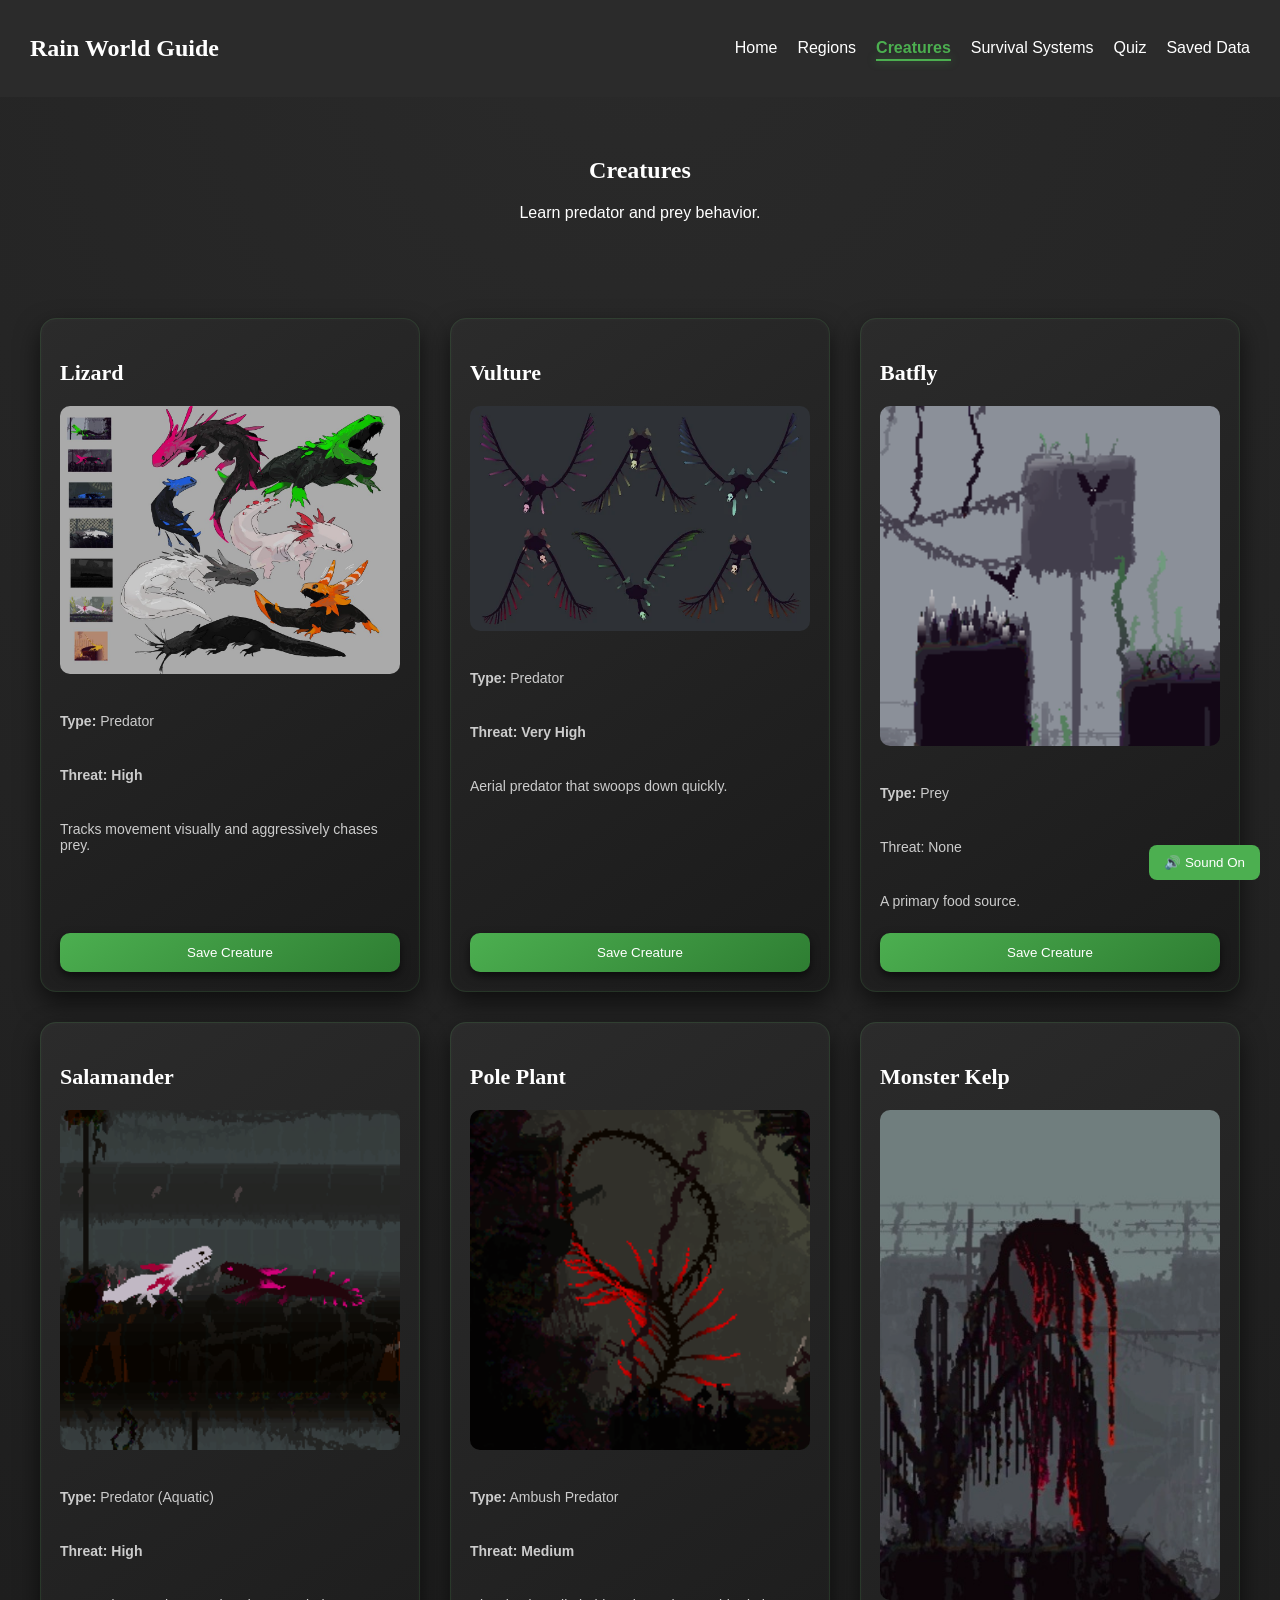
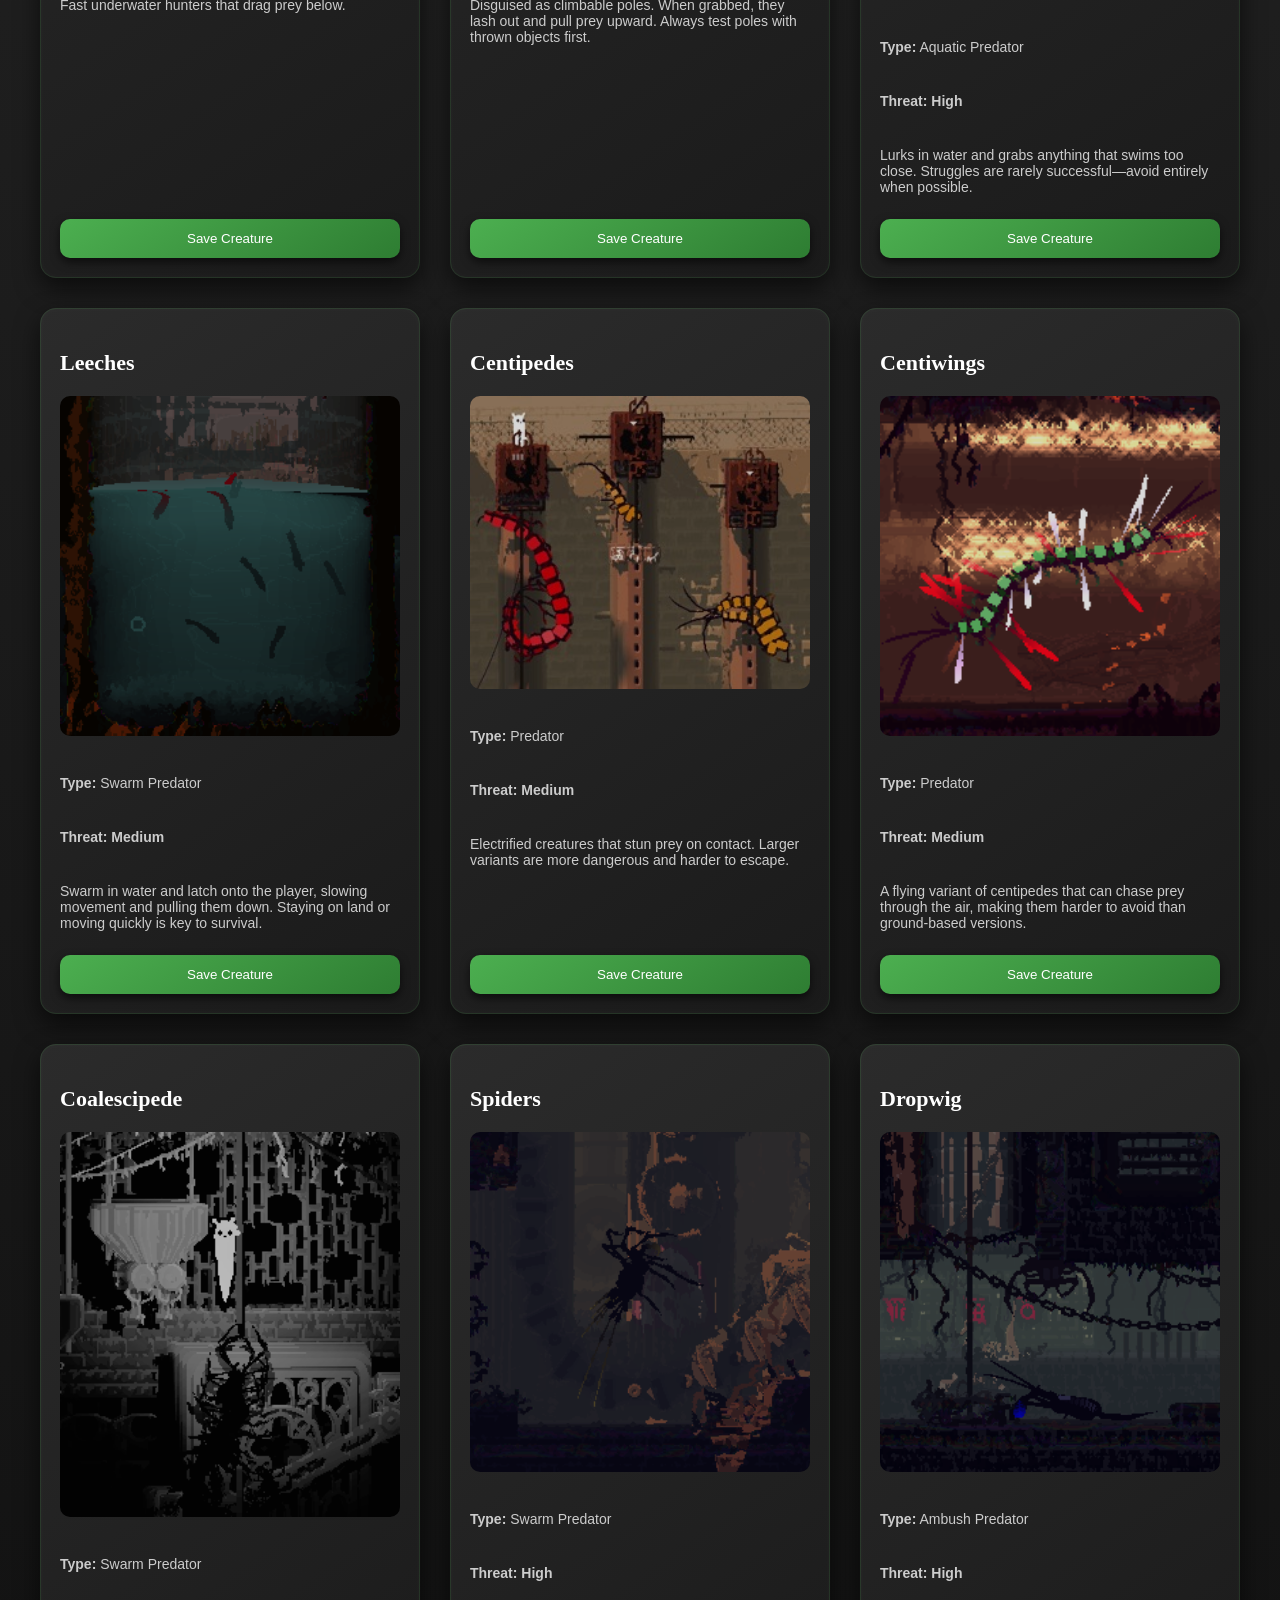
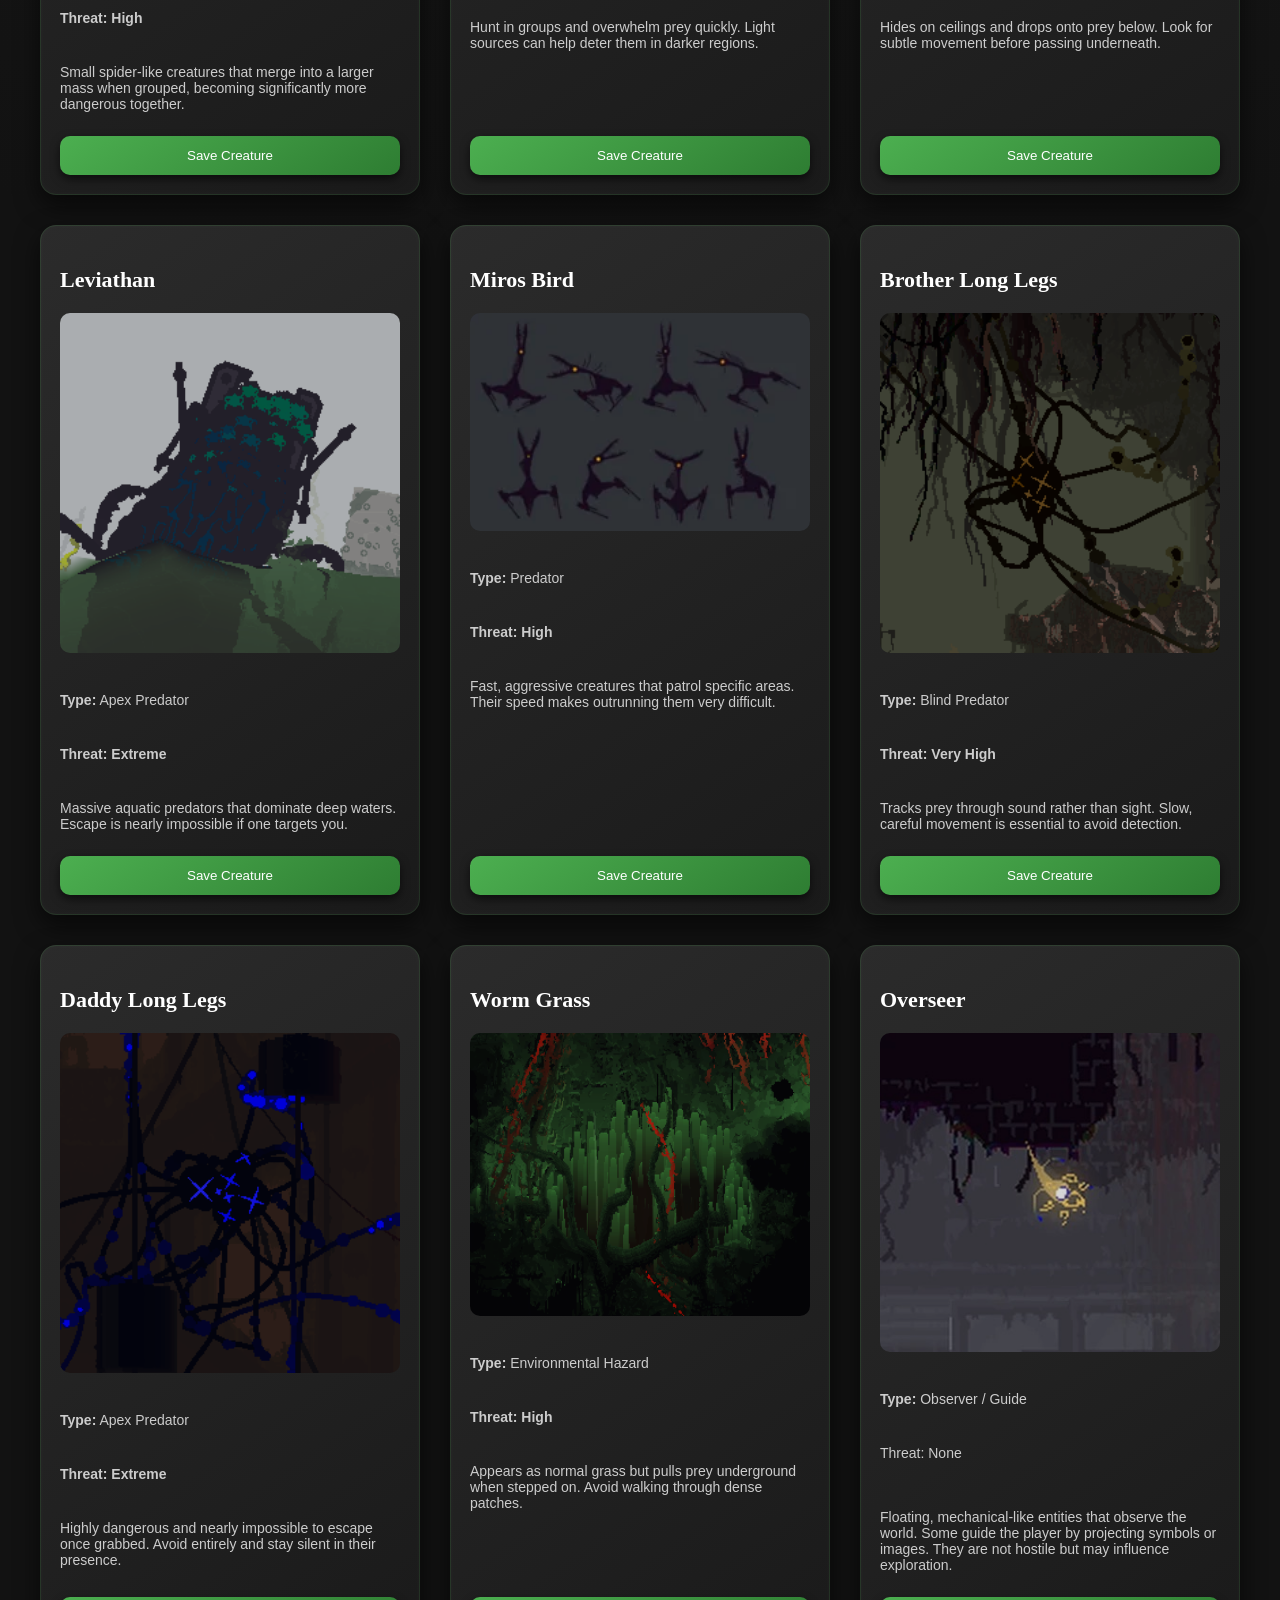
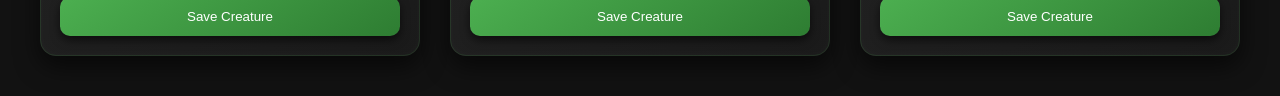
==== groupproject/creatures.html @ 706d2a60 "Add files via upload" ====
<!DOCTYPE html>
<html lang="en">

<head>
    <meta charset="UTF-8">
    <meta name="viewport" content="width=device-width, initial-scale=1.0">
    <title>Creatures | Rain World Guide</title>
    <link rel="stylesheet" href="assets/css/styles.css">
</head>

<body>

<!-- =========================
     Navigation / Header
========================= -->
<header>
    <nav class="navbar">
        <h1 class="logo">Rain World Guide</h1>

        <!-- Navigation Links -->
        <ul class="nav-links">
            <li><a href="index.html">Home</a></li>
            <li><a href="regions.html">Regions</a></li>
            <li><a href="creatures.html">Creatures</a></li>
            <li><a href="survival.html">Survival Systems</a></li>
            <li><a href="quiz.html">Quiz</a></li>
            <li><a href="dashboard.html">Saved Data</a></li>
        </ul>
    </nav>
</header>

<!-- =========================
     Page Header
========================= -->
<section class="page-header">
    <h2>Creatures</h2>
    <p>Learn predator and prey behavior.</p>
</section>

<!-- =========================
     Creatures Container
========================= -->
<section class="creatures-container">

    <!-- =========================
         Creature: Lizard
    ========================== -->
    <div class="creature-card">
        <h3>Lizard</h3>
        <img src="assets/images/lizard.jpg">
        <p><strong>Type:</strong> Predator</p>
        <p class="danger">Threat: High</p>
        <p>Tracks movement visually and aggressively chases prey.</p>
        <button onclick="saveCreature('Lizard')" class="btn">Save Creature</button>
    </div>

    <!-- =========================
         Creature: Vulture
    ========================== -->
    <div class="creature-card">
        <h3>Vulture</h3>
        <img src="assets/images/vulture.png">
        <p><strong>Type:</strong> Predator</p>
        <p class="danger">Threat: Very High</p>
        <p>Aerial predator that swoops down quickly.</p>
        <button onclick="saveCreature('Vulture')" class="btn">Save Creature</button>
    </div>

    <!-- =========================
         Creature: Batfly
    ========================== -->
    <div class="creature-card">
        <h3>Batfly</h3>
        <img src="assets/images/batfly.png">
        <p><strong>Type:</strong> Prey</p>
        <p>Threat: None</p>
        <p>A primary food source.</p>
        <button onclick="saveCreature('Batfly')" class="btn">Save Creature</button>
    </div>

    <!-- =========================
         Creature: Salamander
    ========================== -->
    <div class="creature-card">
        <h3>Salamander</h3>
        <img src="assets/images/salamander.png">
        <p><strong>Type:</strong> Predator (Aquatic)</p>
        <p class="danger">Threat: High</p>
        <p>Fast underwater hunters that drag prey below.</p>
        <button onclick="saveCreature('Salamander')" class="btn">Save Creature</button>
    </div>

    <!-- =========================
         Creature: Pole Plant
    ========================== -->
    <div class="creature-card">
        <h3>Pole Plant</h3>
        <img src="assets/images/poleplant.png" alt="Pole Plant">
        <p><strong>Type:</strong> Ambush Predator</p>
        <p class="danger">Threat: Medium</p>
        <p>
            Disguised as climbable poles. When grabbed, they lash out and pull prey upward.
            Always test poles with thrown objects first.
        </p>
        <button onclick="saveCreature('Pole Plant')" class="btn">Save Creature</button>
    </div>

    <!-- =========================
         Creature: Monster Kelp
    ========================== -->
    <div class="creature-card">
        <h3>Monster Kelp</h3>
        <img src="assets/images/kelp.jpeg" alt="Monster Kelp">
        <p><strong>Type:</strong> Aquatic Predator</p>
        <p class="danger">Threat: High</p>
        <p>
            Lurks in water and grabs anything that swims too close. 
            Struggles are rarely successful—avoid entirely when possible.
        </p>
        <button onclick="saveCreature('Monster Kelp')" class="btn">Save Creature</button>
    </div>

    <!-- =========================
         Creature: Leeches
    ========================== -->
    <div class="creature-card">
        <h3>Leeches</h3>
        <img src="assets/images/leeches.png" alt="Leeches">
        <p><strong>Type:</strong> Swarm Predator</p>
        <p class="danger">Threat: Medium</p>
        <p>
            Swarm in water and latch onto the player, slowing movement and pulling them down.
            Staying on land or moving quickly is key to survival.
        </p>
        <button onclick="saveCreature('Leeches')" class="btn">Save Creature</button>
    </div>

    <!-- =========================
         Creature: Centipedes
    ========================== -->
    <div class="creature-card">
        <h3>Centipedes</h3>
        <img src="assets/images/centipede.jpeg" alt="Centipede">
        <p><strong>Type:</strong> Predator</p>
        <p class="danger">Threat: Medium</p>
        <p>
            Electrified creatures that stun prey on contact. 
            Larger variants are more dangerous and harder to escape.
        </p>
        <button onclick="saveCreature('Centipedes')" class="btn">Save Creature</button>
    </div>

    <!-- =========================
         Creature: Centiwings
    ========================== -->
    <div class="creature-card">
        <h3>Centiwings</h3>
        <img src="assets/images/centiwing.png" alt="Centiwing">
        <p><strong>Type:</strong> Predator</p>
        <p class="danger">Threat: Medium</p>
        <p>
            A flying variant of centipedes that can chase prey through the air, 
            making them harder to avoid than ground-based versions.
        </p>
        <button onclick="saveCreature('Centiwings')" class="btn">Save Creature</button>
    </div>

    <!-- =========================
         Creature: Coalescipede
    ========================== -->
    <div class="creature-card">
        <h3>Coalescipede</h3>
        <img src="assets/images/coalescipede.png" alt="Coalescipede">
        <p><strong>Type:</strong> Swarm Predator</p>
        <p class="danger">Threat: High</p>
        <p>
            Small spider-like creatures that merge into a larger mass when grouped, 
            becoming significantly more dangerous together.
        </p>
        <button onclick="saveCreature('Coalescipede')" class="btn">Save Creature</button>
    </div>

    <!-- =========================
         Creature: Spiders
    ========================== -->
    <div class="creature-card">
        <h3>Spiders</h3>
        <img src="assets/images/spiders.png" alt="Spiders">
        <p><strong>Type:</strong> Swarm Predator</p>
        <p class="danger">Threat: High</p>
        <p>
            Hunt in groups and overwhelm prey quickly. 
            Light sources can help deter them in darker regions.
        </p>
        <button onclick="saveCreature('Spiders')" class="btn">Save Creature</button>
    </div>

    <!-- =========================
         Creature: Dropwig
    ========================== -->
    <div class="creature-card">
        <h3>Dropwig</h3>
        <img src="assets/images/dropwig.png" alt="Dropwig">
        <p><strong>Type:</strong> Ambush Predator</p>
        <p class="danger">Threat: High</p>
        <p>
            Hides on ceilings and drops onto prey below. 
            Look for subtle movement before passing underneath.
        </p>
        <button onclick="saveCreature('Dropwig')" class="btn">Save Creature</button>
    </div>

    <!-- =========================
         Creature: Leviathan
    ========================== -->
    <div class="creature-card">
        <h3>Leviathan</h3>
        <img src="assets/images/leviathan.png" alt="Leviathan">
        <p><strong>Type:</strong> Apex Predator</p>
        <p class="danger">Threat: Extreme</p>
        <p>
            Massive aquatic predators that dominate deep waters. 
            Escape is nearly impossible if one targets you.
        </p>
        <button onclick="saveCreature('Leviathan')" class="btn">Save Creature</button>
    </div>

    <!-- =========================
         Creature: Miros Bird
    ========================== -->
    <div class="creature-card">
        <h3>Miros Bird</h3>
        <img src="assets/images/mirosbird.png" alt="Miros Bird">
        <p><strong>Type:</strong> Predator</p>
        <p class="danger">Threat: High</p>
        <p>
            Fast, aggressive creatures that patrol specific areas. 
            Their speed makes outrunning them very difficult.
        </p>
        <button onclick="saveCreature('Miros Bird')" class="btn">Save Creature</button>
    </div>

    <!-- =========================
         Creature: Brother Long Legs
    ========================== -->
    <div class="creature-card">
        <h3>Brother Long Legs</h3>
        <img src="assets/images/bll.png" alt="Brother Long Legs">
        <p><strong>Type:</strong> Blind Predator</p>
        <p class="danger">Threat: Very High</p>
        <p>
            Tracks prey through sound rather than sight. 
            Slow, careful movement is essential to avoid detection.
        </p>
        <button onclick="saveCreature('Brother Long Legs')" class="btn">Save Creature</button>
    </div>

    <!-- =========================
         Creature: Daddy Long Legs
    ========================== -->
    <div class="creature-card">
        <h3>Daddy Long Legs</h3>
        <img src="assets/images/dll.png" alt="Daddy Long Legs">
        <p><strong>Type:</strong> Apex Predator</p>
        <p class="danger">Threat: Extreme</p>
        <p>
            Highly dangerous and nearly impossible to escape once grabbed. 
            Avoid entirely and stay silent in their presence.
        </p>
        <button onclick="saveCreature('Daddy Long Legs')" class="btn">Save Creature</button>
    </div>

    <!-- =========================
         Creature: Worm Grass
    ========================== -->
    <div class="creature-card">
        <h3>Worm Grass</h3>
        <img src="assets/images/wormgrass.png" alt="Worm Grass">
        <p><strong>Type:</strong> Environmental Hazard</p>
        <p class="danger">Threat: High</p>
        <p>
            Appears as normal grass but pulls prey underground when stepped on. 
            Avoid walking through dense patches.
        </p>
        <button onclick="saveCreature('Worm Grass')" class="btn">Save Creature</button>
    </div>

    <!-- =========================
         Creature: Overseer
    ========================== -->
    <div class="creature-card">
        <h3>Overseer</h3>
        <img src="assets/images/overseer.jpeg" alt="Overseer">

        <p><strong>Type:</strong> Observer / Guide</p>
        <p>Threat: None</p>

        <div class="hover-info">
            <p>
                Floating, mechanical-like entities that observe the world.
                Some guide the player by projecting symbols or images.
                They are not hostile but may influence exploration.
            </p>
        </div>

        <button onclick="saveCreature('Overseer')" class="btn">Save Creature</button>
    </div>

</section>

<!-- =========================
     Image Lightbox
========================= -->
<div id="lightbox" class="lightbox">
    <span id="lightbox-close">&times;</span>
    <img id="lightbox-img" src="" alt="Expanded view">
</div>

<!-- =========================
     Background Audio + Toggle
========================= -->
<audio id="bg-audio" loop>
    <source src="assets/audios/rain.MP3" type="audio/mpeg">
</audio>

<button id="audio-toggle" class="audio-btn">🔊 Sound On</button>

<!-- =========================
     JavaScript
========================= -->
<script src="assets/js/main.js"></script>

</body>
</html>
---- groupproject/assets/css/styles.css ----
/* =========================
   Global Styles
========================= */
body {
    margin: 0;
    font-family: Arial, sans-serif;
    color: #FFFFFF;

    background: radial-gradient(circle at top, #2a2a2a, #121212 70%);
}

.page-header {
    text-align: center;
    padding: 40px 20px;
}

h1, h2, h3 {
    font-family: Georgia, serif;
}

a {
    text-decoration: none;
    color: #FFFFFF;
}

/* =========================
   Global Section Margins
========================= */
section {
    padding: 60px 20px;  /* adds spacing above/below all sections */
    margin: 0 auto;
}

/* =========================
   Developer Bio Card
========================= */
.developer {
    max-width: 800px;
    margin: 60px auto;  /* center section with top/bottom spacing */
    padding: 20px;
    background: linear-gradient(145deg, #2b2b2b, #1a1a1a);
    border-radius: 16px;
    box-shadow: 0 10px 25px rgba(0,0,0,0.6);
    text-align: center;
}

.developer h2 {
    margin-bottom: 30px;
    font-size: 28px;
    color: #4CAF50;
}

.developer .card {
    background-color: #2b2b2b;
    padding: 25px 30px;
    border-radius: 16px;
    box-shadow: 
        0 10px 25px rgba(0,0,0,0.6),
        inset 0 0 10px rgba(255,255,255,0.03);
}

.developer .card h3 {
    font-size: 24px;
    margin-bottom: 15px;
    color: #FFFFFF;
}

.developer .card p {
    font-size: 16px;
    color: #ccc;
    line-height: 1.6;
    margin-bottom: 15px;
}

/* =========================
   Adjustments for Small Screens
========================= */
@media (max-width: 768px) {
    .developer, 
    .developer .card {
        padding: 20px;
        margin: 40px 20px;
    }

    .developer h2 {
        font-size: 24px;
    }

    .developer .card h3 {
        font-size: 20px;
    }

    .developer .card p {
        font-size: 15px;
    }
}

/* =========================
   Info Sections - Feature Style
========================= */
.info-section {
    max-width: 1200px;
    margin: 40px auto;
    padding: 30px 25px;
    background: linear-gradient(145deg, #2b2b2b, #1a1a1a);
    border-radius: 16px;
    box-shadow: 
        0 10px 25px rgba(0,0,0,0.6),
        inset 0 0 10px rgba(255,255,255,0.03);
    transition: all 0.3s ease;
}

.info-section:hover {
    transform: translateY(-8px) scale(1.02);
    box-shadow: 
        0 15px 35px rgba(0,0,0,0.8),
        0 0 15px rgba(76,175,80,0.2);
}

.info-section h2 {
    font-size: 28px;
    margin-bottom: 25px;
    color: #4CAF50;
    text-align: center;
}

.info-section p {
    font-size: 14px;
    line-height: 1.6;
    color: #ccc;
    margin-bottom: 15px;
    text-align: center;
}

.info-section ul {
    padding-left: 20px;
    margin-bottom: 20px;
}

.info-section li {
    margin-bottom: 10px;
    color: #ccc;
    font-size: 14px;
}

/* Card container inside info sections */
.info-section .card-container {
    display: flex;
    justify-content: center;
    gap: 20px;
    flex-wrap: wrap;
    margin-top: 20px;
}

.info-section .card {
    background-color: #2b2b2b;
    padding: 20px;
    border-radius: 12px;
    width: 250px;
    box-shadow: 0 4px 10px rgba(0,0,0,0.5);
    transition: transform 0.2s;
    text-align: center;
}

.info-section .card:hover {
    transform: translateY(-5px);
}

/* =========================
   Features Section - Updated Style
========================= */
.features {
    max-width: 1200px;
    margin: 40px auto;
    padding: 30px 25px;
    background: linear-gradient(145deg, #2b2b2b, #1a1a1a);
    border-radius: 16px;
    box-shadow: 
        0 10px 25px rgba(0,0,0,0.6),
        inset 0 0 10px rgba(255,255,255,0.03);
    transition: all 0.3s ease;
    text-align: center;
}

.features:hover {
    transform: translateY(-8px) scale(1.02);
    box-shadow: 
        0 15px 35px rgba(0,0,0,0.8),
        0 0 15px rgba(76,175,80,0.2);
}

.features h2 {
    font-size: 28px;
    margin-bottom: 25px;
    color: #4CAF50;
    text-align: center;
}

.features p {
    font-size: 14px;
    line-height: 1.6;
    color: #ccc;
    margin-bottom: 15px;
    text-align: center;
}

/* Card container inside features */
.features .card-container {
    display: flex;
    justify-content: center;
    gap: 20px;
    flex-wrap: wrap;
    margin-top: 20px;
}

.features .card {
    background-color: #2b2b2b;
    padding: 20px;
    border-radius: 12px;
    width: 250px;
    box-shadow: 0 4px 10px rgba(0,0,0,0.5);
    transition: transform 0.2s;
    text-align: center;
}

.features .card:hover {
    transform: translateY(-5px);
}

.audio-btn {
    position: fixed;
    bottom: 20px;
    right: 20px;
    background-color: #4CAF50;
    border: none;
    padding: 10px 15px;
    border-radius: 8px;
    cursor: pointer;
    color: white;
    z-index: 1000;
    transition: 0.3s;
}

.audio-btn:hover {
    background-color: #66BB6A;
}

/* =========================
   Navbar
========================= */
.navbar {
    display: flex;
    justify-content: space-between;
    align-items: center;
    background-color: #2b2b2b;
    padding: 15px 30px;
}

.logo {
    font-size: 24px;
}

.nav-links {
    list-style: none;
    display: flex;
    gap: 20px;
}

.nav-links a:hover {
    color: #4CAF50;
}

.nav-links a.active {
    color: #4CAF50;
    font-weight: bold;
    position: relative;
}

/* Optional underline glow effect */
.nav-links a.active::after {
    content: "";
    position: absolute;
    left: 0;
    bottom: -5px;
    width: 100%;
    height: 2px;
    background: #4CAF50;
    box-shadow: 0 0 8px rgba(76, 175, 80, 0.6);
}

/* =========================
   Hero Section (Video)
========================= */
.hero {
    position: relative;
    height: 90vh;
    overflow: hidden;

    display: flex;
    justify-content: center;
    align-items: center;
    text-align: center;
}

.hero-video {
    position: absolute;
    top: 50%;
    left: 50%;
    width: 100%;
    height: 100%;
    object-fit: cover;
    transform: translate(-50%, -50%);
    z-index: -2;
}

.hero-overlay {
    position: absolute;
    width: 100%;
    height: 100%;
    z-index: -1;
}

.hero-content {
    max-width: 500px;
    z-index: 1;

    /* Smaller + more transparent */
    background: rgba(0, 0, 0, 0.25);
    padding: 15px 20px;
    border-radius: 12px;

    /* Softer shadow */
    box-shadow: 
        0 4px 15px rgba(0,0,0,0.5),
        inset 0 0 6px rgba(255,255,255,0.03);

    backdrop-filter: blur(3px);
    -webkit-backdrop-filter: blur(3px);
}

.hero h2 {
    font-size: 36px;
}

/* =========================
   Buttons
========================= */
.btn {
    display: inline-block;
    background: linear-gradient(145deg, #4CAF50, #2e7d32);
    padding: 12px 20px;
    border-radius: 10px;
    border: none;
    color: white;
    cursor: pointer;

    box-shadow: 0 4px 10px rgba(0,0,0,0.6);
    transition: all 0.25s ease;
}

.btn:hover {
    transform: translateY(-2px);
    box-shadow: 0 8px 18px rgba(0,0,0,0.8);
}

/* =========================
   Features Section
========================= */
.features {
    padding: 50px 20px;
    text-align: center;
}

.card-container {
    display: flex;
    justify-content: center;
    gap: 20px;
    flex-wrap: wrap;
}

.card {
    background-color: #2b2b2b;
    padding: 20px;
    border-radius: 12px;
    width: 250px;
    box-shadow: 0 4px 10px rgba(0,0,0,0.5);
    transition: transform 0.2s;
}

.card:hover {
    transform: translateY(-5px);
}

/* =========================
   CTA Section
========================= */
.cta {
    text-align: center;
    padding: 50px 20px;
    background-color: #121212;
}

/* =========================
   Content Sections
========================= */
.region, .creature, .system {
    max-width: 800px;
    margin: 40px auto;
    padding: 20px;
    background-color: #2b2b2b;
    border-radius: 12px;
}

.region-img, .creature-img {
    width: 100%;
    border-radius: 10px;
    margin: 15px 0;
}

/* Danger text */
.danger {
    color: #E53935;
    font-weight: bold;
}

/* =========================
   Quiz Styles
========================= */
.quiz-box {
    max-width: 600px;
    margin: 40px auto;
    padding: 20px;
    background-color: #2b2b2b;
    border-radius: 12px;
    text-align: center;
}

.options {
    display: flex;
    flex-direction: column;
    gap: 10px;
    margin-top: 20px;
}

.option-btn {
    padding: 10px;
    border: none;
    border-radius: 8px;
    cursor: pointer;
    color: black;
    transition: 0.3s;
}

/* =========================
   Dashboard Styles
========================= */
.dashboard {
    display: grid;
    grid-template-columns: repeat(auto-fit, minmax(250px, 1fr));
    gap: 25px;
    padding: 40px;
}

.hover-info {
    margin-top: 10px;
    font-size: 14px;
    color: #ccc;

    max-height: none;   /* allow full height */
    overflow: visible;  /* no clipping */
}

.region-card,
.creature-card,
.dashboard-card {
    background: linear-gradient(145deg, #2b2b2b, #1a1a1a);
    border-radius: 16px;
    padding: 20px;
    position: relative;

    box-shadow: 
        0 10px 25px rgba(0,0,0,0.6),
        inset 0 0 10px rgba(255,255,255,0.03);

    transition: all 0.3s ease;
}

/* Hover = lift effect */
.region-card:hover,
.creature-card:hover,
.dashboard-card:hover {
    transform: translateY(-8px) scale(1.02);
    box-shadow: 
        0 15px 35px rgba(0,0,0,0.8),
        0 0 15px rgba(76,175,80,0.2);
}

.region-card .btn, .creature-card .btn {
    margin-top: auto;
}

.regions-container,
.creatures-container {
    display: grid;
    grid-template-columns: repeat(3, minmax(300px, 1fr));
    gap: 30px;
    padding: 40px;
}

.region-card::before,
.creature-card::before {
    content: "";
    position: absolute;
    inset: 0;
    border-radius: 16px;
    border: 1px solid rgba(76, 175, 80, 0.15);
    pointer-events: none;
}

.region-card img,
.creature-card img {
    width: 100%;
    border-radius: 10px;
    margin-bottom: 15px;
    filter: brightness(0.85);
    transition: 0.3s;
    cursor: pointer;
}

.region-card:hover img,
.creature-card:hover img {
    filter: brightness(1);
    cursor: pointer;
    transform: scale(1.02);
}

.dashboard-card ul {
    padding-left: 15px;
}

.dashboard-card li {
    margin-bottom: 8px;
    color: #ccc;
}

.progress-bar {
    width: 100%;
    height: 10px;
    background: #111;
    border-radius: 10px;
    margin-top: 10px;
    overflow: hidden;
}

#progress-fill {
    height: 100%;
    width: 0%;
    background: linear-gradient(90deg, #4CAF50, #66BB6A);
    transition: width 0.5s ease;
}

.regions-container,
.creatures-container,
.dashboard {
    max-width: 1200px;
    margin: auto;
}

.region-card h3,
.creature-card h3 {
    font-size: 22px;
    margin-bottom: 10px;
}

.region-card p,
.creature-card p {
    color: #ccc;
    font-size: 14px;
}

.region-card h4,
.creature-card h4 {
    margin-top: 15px;
    font-size: 16px;
    color: #4CAF50;
}

.region-card,
.creature-card {
    display: flex;
    flex-direction: column;
    gap: 10px;
}

.dashboard-card h3 {
    margin-bottom: 10px;
    color: #4CAF50;
}

.difficulty {
    margin: 10px 0;
    font-size: 14px;
    color: #aaa;
}

.stars {
    color: #FFD54F;
    letter-spacing: 2px;
}

/* =========================
   Footer
========================= */
footer {
    text-align: center;
    padding: 20px;
    background-color: #000;
    font-size: 14px;
}

/* =========================
   Responsive Design
========================= */
@media (max-width: 768px) {
    .nav-links {
        flex-direction: column;
        gap: 10px;
    }

    .hero h2 {
        font-size: 28px;
    }

    .card-container {
        flex-direction: column;
        align-items: center;
    }
}

/* =========================
   IMAGE LIGHTBOX
========================= */
.lightbox {
    display: none;
    position: fixed;
    z-index: 2000;
    inset: 0;
    background: rgba(0, 0, 0, 0.9);

    justify-content: center;
    align-items: center;
}

.lightbox img {
    max-width: 90%;
    max-height: 90%;
    border-radius: 10px;
    box-shadow: 0 0 25px rgba(0,0,0,0.8);
}

#lightbox-close {
    position: absolute;
    top: 20px;
    right: 30px;
    font-size: 40px;
    color: white;
    cursor: pointer;
}
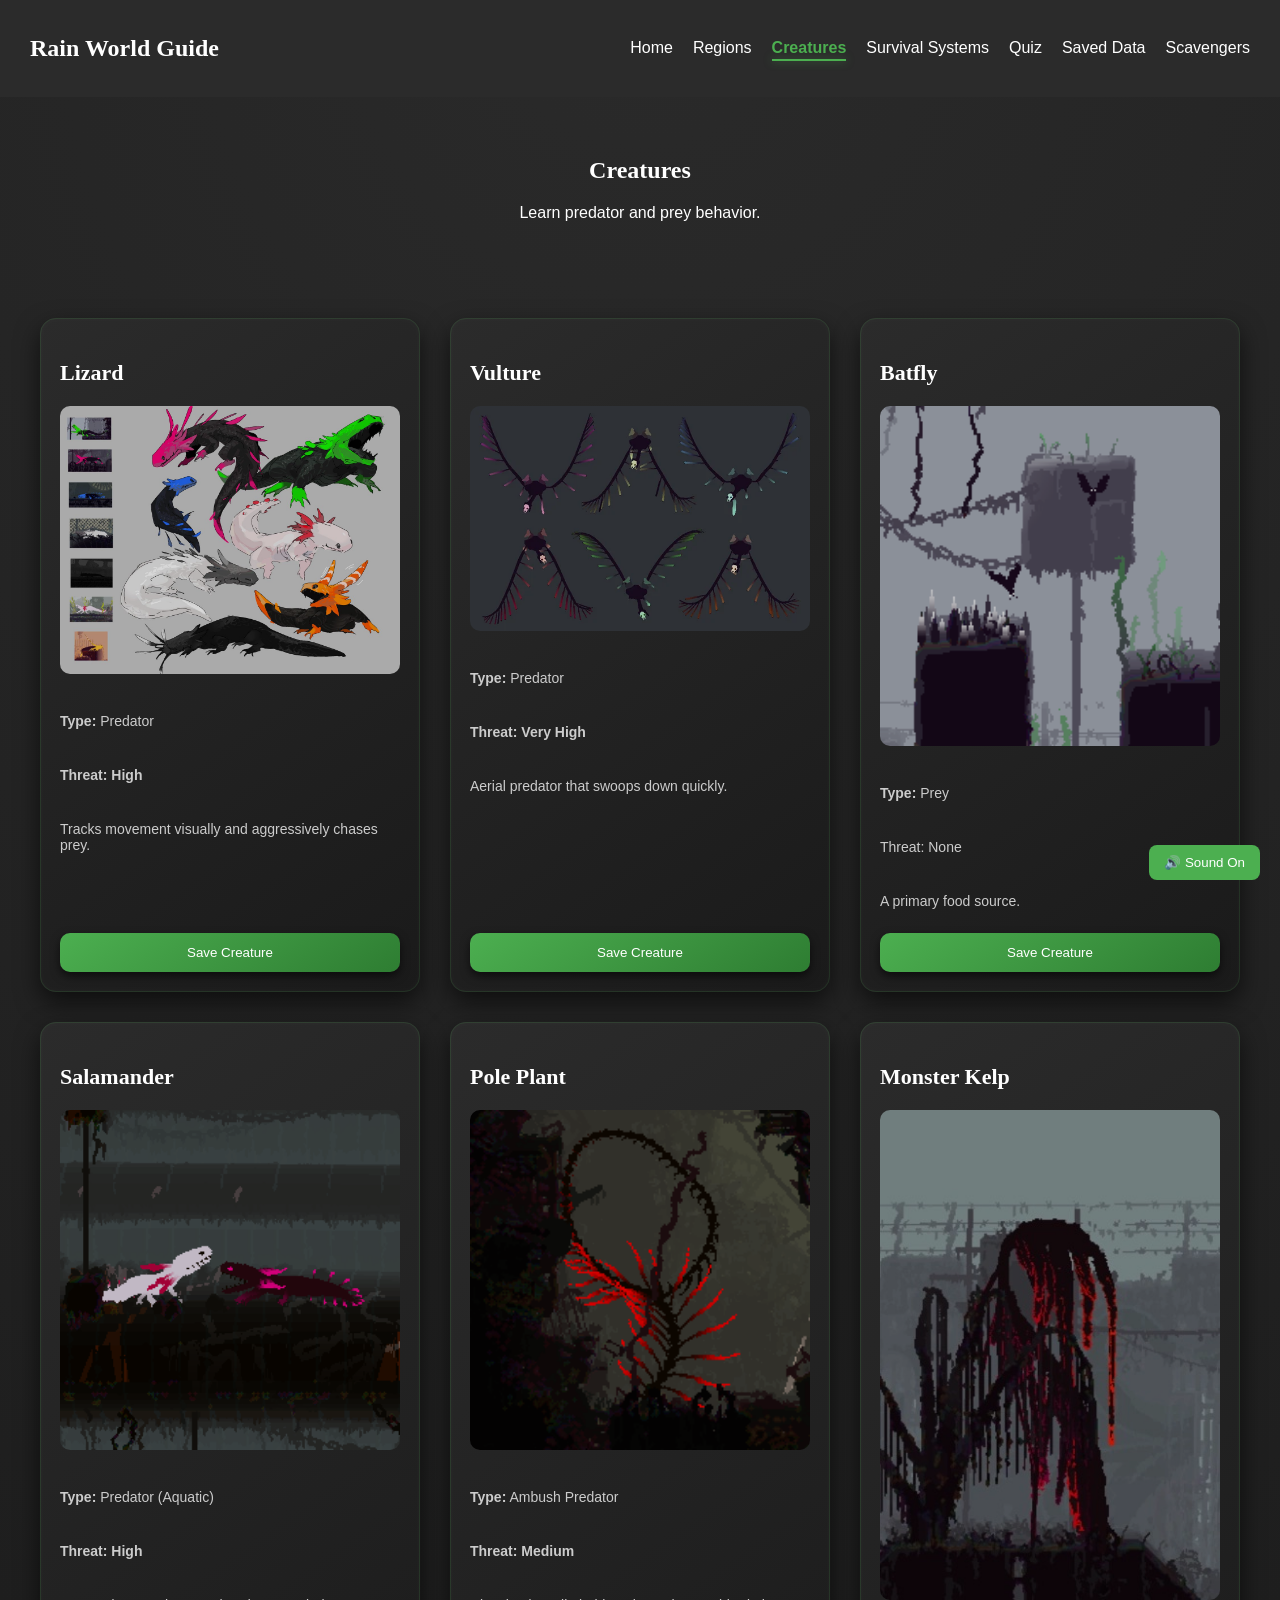
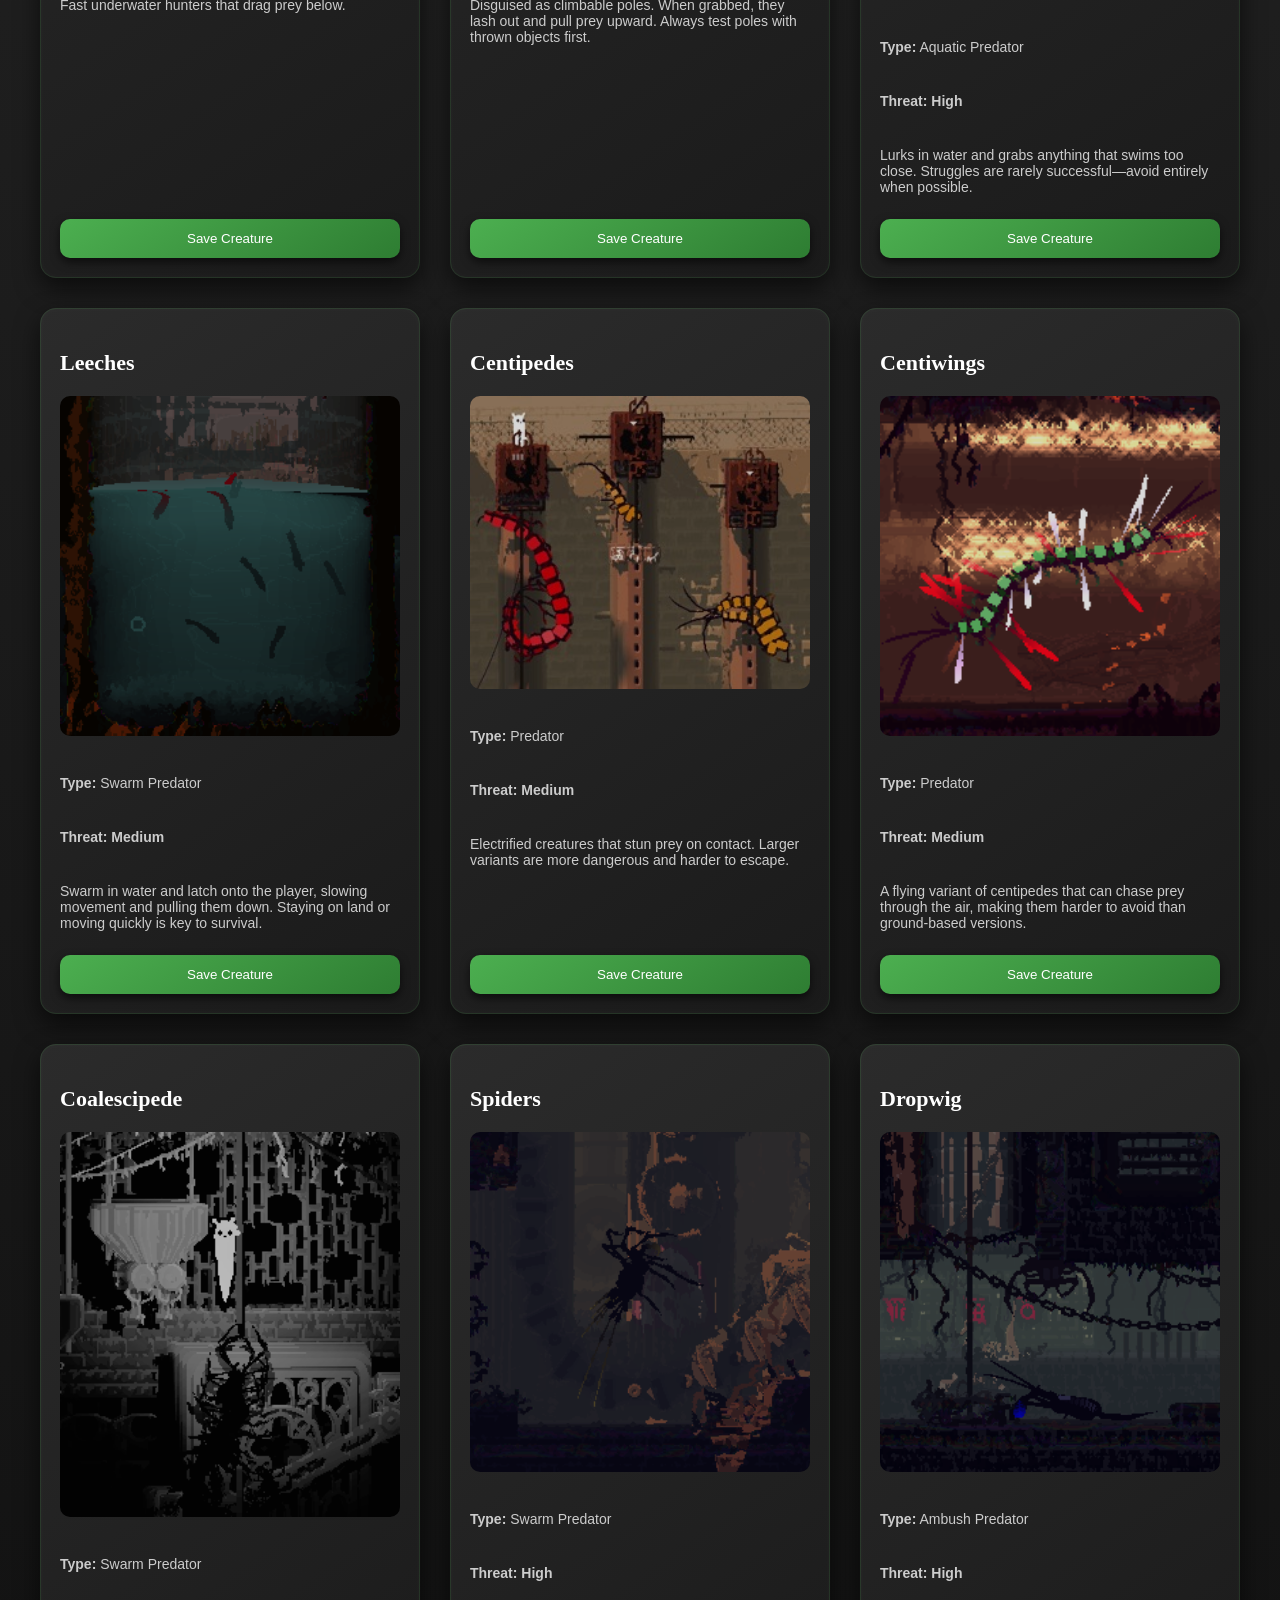
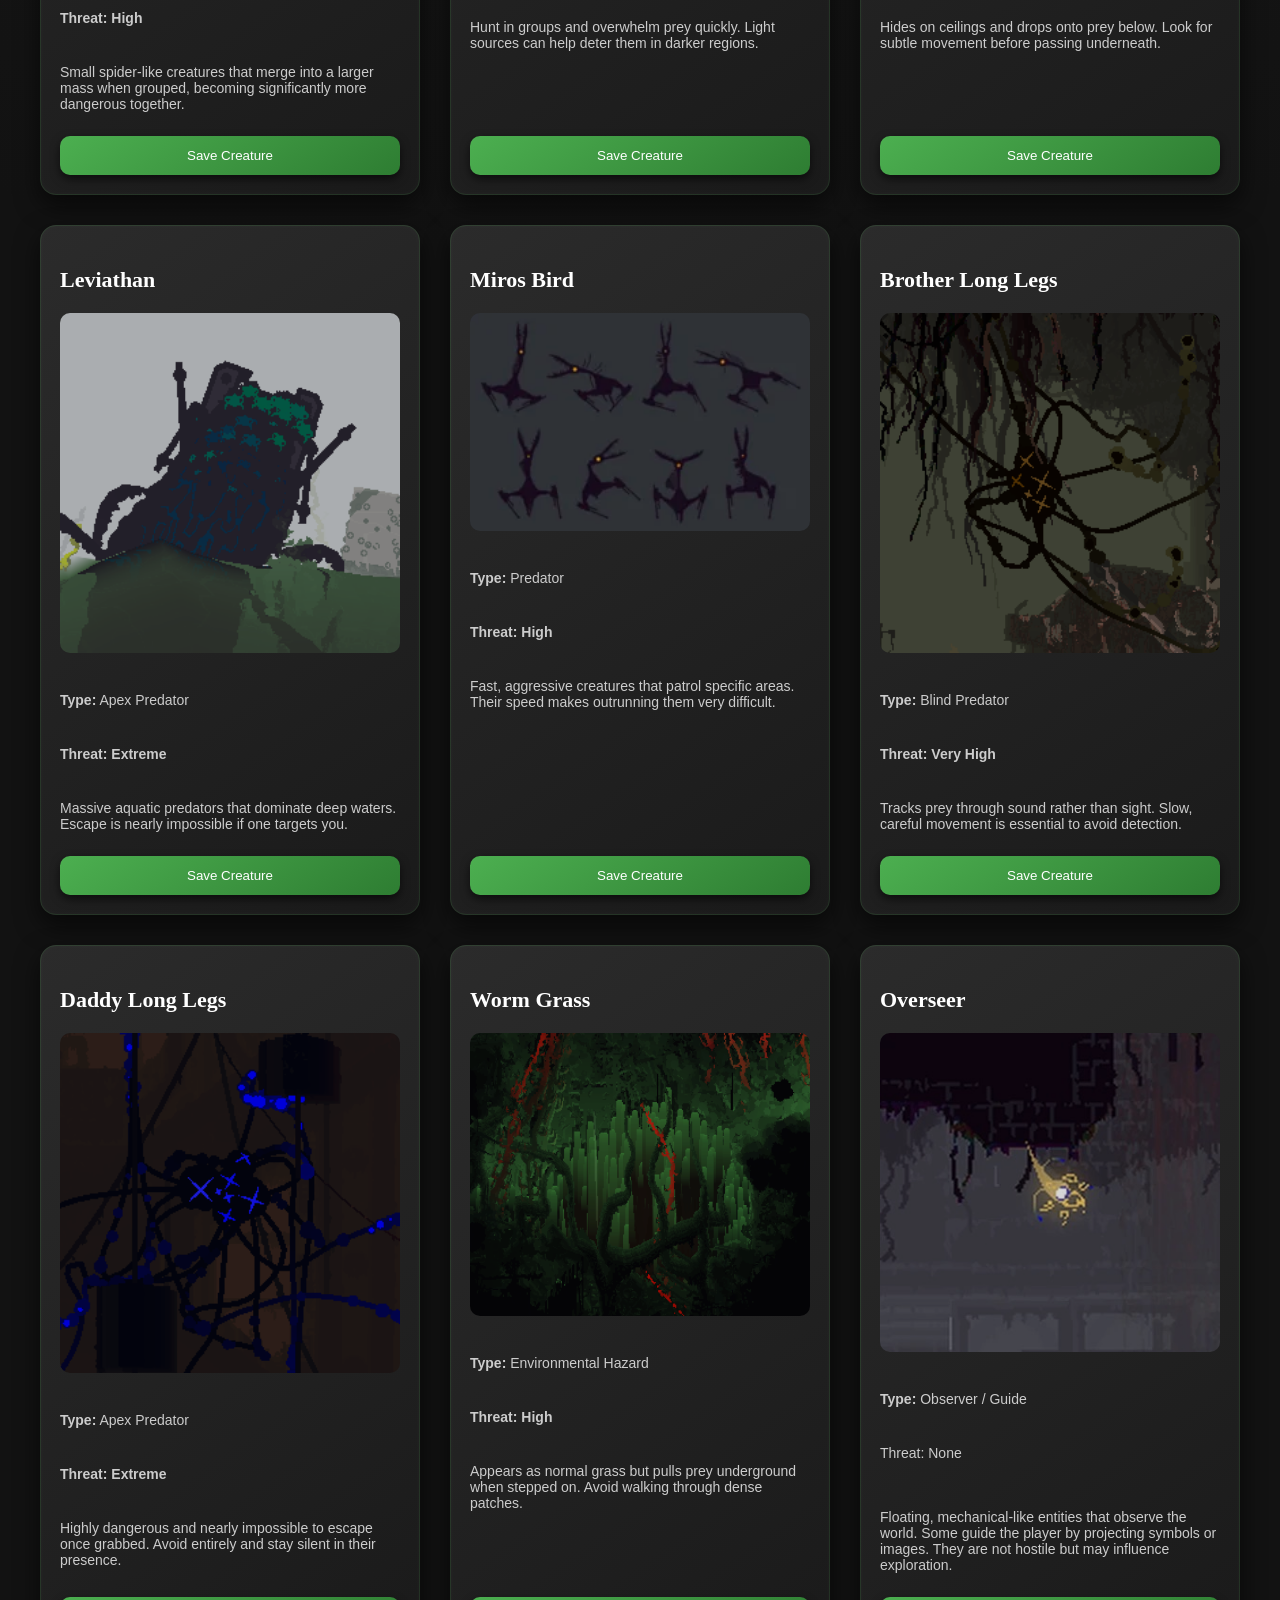
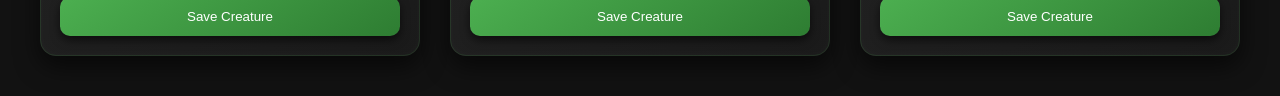
==== commit c3146af2: "scavengers added" ====
--- a/groupproject/creatures.html
+++ b/groupproject/creatures.html
@@ -25,6 +25,7 @@
             <li><a href="survival.html">Survival Systems</a></li>
             <li><a href="quiz.html">Quiz</a></li>
             <li><a href="dashboard.html">Saved Data</a></li>
+            <li><a href="scavenger.html">Scavengers</a></li>
         </ul>
     </nav>
 </header>
